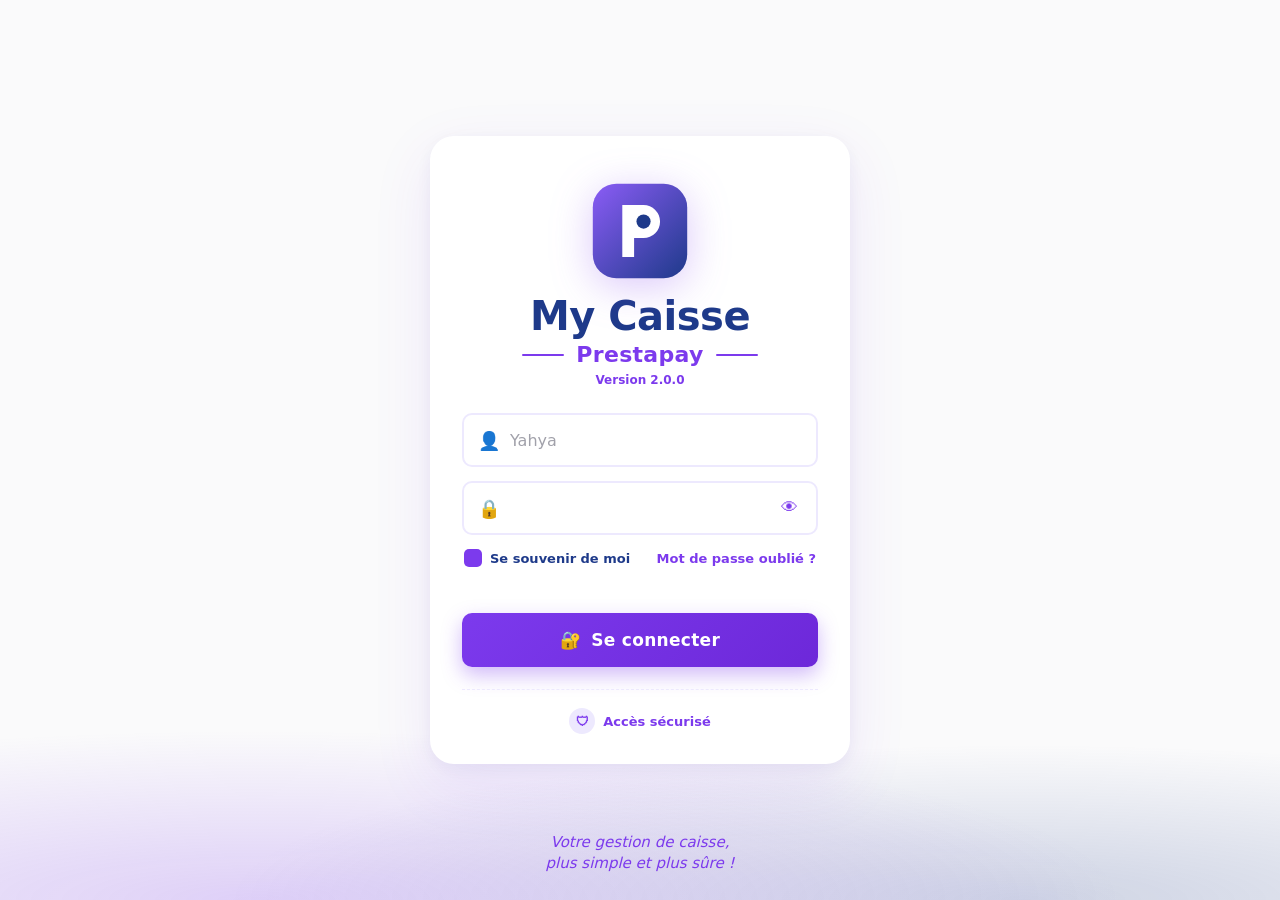
==== index.html @ ab89e260 "Add files via upload" ====
<!DOCTYPE html>
<html lang="fr">
<head>
<meta charset="UTF-8">
<meta name="viewport" content="width=device-width, initial-scale=1.0">
<title>My Caisse Prestapay — Connexion</title>
<link rel="stylesheet" href="style.css">
<script src="config.js"></script>
</head>
<body class="login-body">

    <div class="login-card">
        <div class="login-logo">
            <img src="logo.png" alt="My Caisse Prestapay" id="logoImg">
        </div>

        <h1 class="login-title">My Caisse</h1>

        <div class="login-subtitle">
            <span class="line"></span>
            <span class="text">Prestapay</span>
            <span class="line"></span>
        </div>

        <p class="login-version">Version 2.0.0</p>

        <form id="loginForm">
            <div class="field">
                <span class="field-icon">👤</span>
                <input type="text" id="username" placeholder="Yahya" required>
            </div>

            <div class="field">
                <span class="field-icon">🔒</span>
                <input type="password" id="password" required>
                <button type="button" class="toggle-pass" id="togglePass">👁</button>
            </div>

            <div class="row-between">
                <label class="checkbox">
                    <input type="checkbox" id="remember">
                    <span class="checkmark"></span>
                    <span>Se souvenir de moi</span>
                </label>
                <a href="#" class="forgot">Mot de passe oublié ?</a>
            </div>

            <p class="login-error" id="loginError"></p>

            <button type="submit" class="btn-primary" id="loginBtn">
                <span>🔐</span> Se connecter
            </button>

            <div class="secure-badge">
                <span class="shield">🛡</span>
                <span>Accès sécurisé</span>
            </div>
        </form>
    </div>

    <div class="wave-bg"></div>

    <div class="login-footer">
        <p>Votre gestion de caisse,<br>plus simple et plus sûre !</p>
    </div>

    <div class="toast" id="toast"></div>

<script>
// ============ Fallback Logo (SVG) ============
const FALLBACK_LOGO = `data:image/svg+xml;utf8,<svg xmlns='http://www.w3.org/2000/svg' viewBox='0 0 100 100'>
<defs><linearGradient id='g' x1='0' y1='0' x2='1' y2='1'>
<stop offset='0' stop-color='%238B5CF6'/><stop offset='1' stop-color='%231E3A8A'/>
</linearGradient></defs>
<rect x='10' y='10' width='80' height='80' rx='20' fill='url(%23g)'/>
<path d='M35 72V28h18a14 14 0 0 1 0 28h-8v16z' fill='white'/>
<circle cx='53' cy='42' r='6' fill='%231E3A8A'/>
</svg>`;

const logoEl = document.getElementById('logoImg');
logoEl.onerror = () => { logoEl.onerror = null; logoEl.src = FALLBACK_LOGO; };

// ============ Toggle Password ============
const passEl = document.getElementById('password');
document.getElementById('togglePass').onclick = () => {
    passEl.type = passEl.type === 'password' ? 'text' : 'password';
};

// ============ Toast Notification ============
function toast(msg, type = '') {
    const t = document.getElementById('toast');
    t.textContent = msg;
    t.className = 'toast show ' + type;
    clearTimeout(toast._t);
    toast._t = setTimeout(() => t.className = 'toast ' + type, 3000);
}

// ============ Login Handler ============
document.getElementById('loginForm').addEventListener('submit', async (e) => {
    e.preventDefault();

    const username = document.getElementById('username').value.trim().toUpperCase();
    const password = document.getElementById('password').value;
    const remember = document.getElementById('remember').checked;
    const errEl = document.getElementById('loginError');
    const btn = document.getElementById('loginBtn');

    errEl.textContent = '';

    if (!username || !password) {
        errEl.textContent = 'Veuillez remplir tous les champs.';
        return;
    }

    btn.disabled = true;
    btn.innerHTML = '<span>⏳</span> Connexion...';

    try {
        const res = await fetch(CONFIG.API_URL, {
            method: 'POST',
            headers: { 'Content-Type': 'text/plain;charset=utf-8' },
            body: JSON.stringify({ action: 'login', username, password })
        });
        const data = await res.json();

        if (!data.success) {
            errEl.textContent = '❌ ' + (data.error || 'Erreur');
            passEl.value = '';
            passEl.focus();
            return;
        }

        // ✅ Store token in sessionStorage (cleared on tab close)
        sessionStorage.setItem('mycaisse_token', data.token);
        localStorage.setItem(CONFIG.SESSION_KEY, JSON.stringify({
            username: data.user.username,
            role: data.user.role,
            permissions: data.user.permissions,
            loginAt: Date.now(),
            remember,
            expires: remember ? Date.now() + 30*24*3600*1000 : 0
        }));

        if (remember) localStorage.setItem('mycaisse_remember_user', username);

        toast('✅ Connexion réussie', 'success');
        setTimeout(() => window.location.href = 'app.html', 600);

    } catch (err) {
        console.error(err);
        errEl.textContent = '⚠️ Erreur de connexion.';
    } finally {
        btn.disabled = false;
        btn.innerHTML = '<span>🔐</span> Se connecter';
    }
});
</script>
</body>
</html
---- style.css ----
/* =========================================================
   MY CAISSE PRESTAPAY — Styles
   Palette: violet · dark blue · light blue · white
   ========================================================= */
:root{
    --violet:        #7C3AED;
    --violet-dark:   #6D28D9;
    --violet-light:  #EDE9FE;
    --blue-dark:     #1E3A8A;
    --blue-darker:   #0F172A;
    --blue:          #3B82F6;
    --blue-light:    #DBEAFE;
    --white:         #FFFFFF;
    --text:          #1F1B2E;
    --gray:          #6B7280;
    --gray-light:    #F3F4F6;
    --success:       #059669;
    --warning:       #D97706;
    --danger:        #DC2626;
    --radius:        14px;
    --radius-sm:     10px;
    --shadow-sm:     0 1px 3px rgba(0,0,0,.06);
    --shadow:        0 4px 16px rgba(30,58,138,.10);
    --shadow-lg:     0 12px 40px rgba(30,58,138,.18);
    --font:          'Segoe UI', system-ui, -apple-system, sans-serif;
}

* { box-sizing: border-box; margin: 0; padding: 0; }
html, body {
    font-family: var(--font);
    color: var(--text);
    background: var(--white);
    -webkit-font-smoothing: antialiased;
}
a { color: var(--violet); text-decoration: none; }
a:hover { color: var(--violet-dark); }

/* ============ LOGIN ============ */
.login-body {
    min-height: 100vh;
    display: flex;
    align-items: center;
    justify-content: center;
    background: #FAFAFB;
    position: relative;
    overflow: hidden;
    padding: 24px;
}
.login-card {
    width: 100%;
    max-width: 420px;
    background: var(--white);
    border-radius: 24px;
    padding: 36px 32px 30px;
    box-shadow: 0 20px 60px rgba(124,58,237,.10),
                0 4px 20px rgba(30,58,138,.06);
    position: relative;
    z-index: 2;
    animation: fadeUp .5s ease;
}
@keyframes fadeUp {
    from { opacity: 0; transform: translateY(18px); }
    to   { opacity: 1; transform: translateY(0); }
}
.login-logo {
    display: flex;
    justify-content: center;
    margin-bottom: 6px;
}
.login-logo img {
    width: 118px;
    height: 118px;
    object-fit: contain;
    filter: drop-shadow(0 8px 20px rgba(124,58,237,.28));
}
.login-title {
    text-align: center;
    font-size: 40px;
    font-weight: 800;
    color: var(--blue-dark);
    letter-spacing: -.5px;
    margin-top: 4px;
    line-height: 1;
}
.login-subtitle {
    display: flex;
    align-items: center;
    justify-content: center;
    gap: 12px;
    margin-top: 6px;
}
.login-subtitle .line {
    height: 2px;
    width: 42px;
    background: var(--violet);
    border-radius: 2px;
}
.login-subtitle .text {
    font-size: 22px;
    font-weight: 700;
    color: var(--violet);
    letter-spacing: .3px;
}
.login-version {
    text-align: center;
    color: var(--violet);
    font-size: 12px;
    font-weight: 600;
    margin-top: 6px;
    margin-bottom: 26px;
}
.field {
    position: relative;
    display: flex;
    align-items: center;
    background: var(--white);
    border: 2px solid var(--violet-light);
    border-radius: var(--radius-sm);
    padding: 0 14px;
    height: 54px;
    margin-bottom: 14px;
    transition: border-color .2s, box-shadow .2s;
}
.field:focus-within {
    border-color: var(--violet);
    box-shadow: 0 0 0 4px rgba(124,58,237,.10);
}
.field-icon {
    font-size: 18px;
    color: var(--violet);
    margin-right: 10px;
    width: 22px;
    text-align: center;
}
.field input {
    flex: 1;
    border: none;
    outline: none;
    background: transparent;
    font-size: 16px;
    color: var(--text);
    font-family: var(--font);
    height: 100%;
}
.field input::placeholder { color: #A1A1AA; }
.toggle-pass {
    background: transparent;
    border: none;
    cursor: pointer;
    font-size: 17px;
    color: var(--violet);
    padding: 4px;
    border-radius: 6px;
    transition: background .15s;
}
.toggle-pass:hover { background: var(--violet-light); }
.row-between {
    display: flex;
    align-items: center;
    justify-content: space-between;
    margin: 4px 2px 20px;
    font-size: 13px;
}
.checkbox {
    display: flex;
    align-items: center;
    gap: 8px;
    cursor: pointer;
    color: var(--blue-dark);
    font-weight: 600;
    user-select: none;
}
.checkbox input { display: none; }
.checkbox .checkmark {
    width: 18px;
    height: 18px;
    border-radius: 5px;
    background: var(--violet);
    position: relative;
    display: inline-block;
    transition: transform .15s;
}
.checkbox .checkmark::after {
    content: "";
    position: absolute;
    left: 5px; top: 2px;
    width: 6px; height: 10px;
    border: solid #fff;
    border-width: 0 2px 2px 0;
    transform: rotate(45deg);
    opacity: 0;
    transition: opacity .15s;
}
.checkbox input:checked + .checkmark::after { opacity: 1; }
.forgot {
    color: var(--violet);
    font-weight: 600;
    font-size: 13px;
}
.forgot:hover { color: var(--violet-dark); text-decoration: underline; }
.btn-primary {
    width: 100%;
    height: 54px;
    border: none;
    border-radius: var(--radius-sm);
    background: linear-gradient(135deg, var(--violet), var(--violet-dark));
    color: #fff;
    font-size: 17px;
    font-weight: 700;
    font-family: var(--font);
    cursor: pointer;
    display: flex;
    align-items: center;
    justify-content: center;
    gap: 10px;
    transition: transform .15s, box-shadow .2s;
    box-shadow: 0 8px 20px rgba(124,58,237,.35);
    letter-spacing: .3px;
}
.btn-primary:hover {
    transform: translateY(-1px);
    box-shadow: 0 12px 26px rgba(124,58,237,.45);
}
.btn-primary:active { transform: translateY(0); }
.btn-primary:disabled { opacity: .7; cursor: wait; }
.secure-badge {
    display: flex;
    align-items: center;
    justify-content: center;
    gap: 8px;
    margin-top: 22px;
    padding-top: 18px;
    border-top: 1px dashed var(--violet-light);
    color: var(--violet);
    font-size: 13px;
    font-weight: 600;
}
.secure-badge .shield {
    display: inline-flex;
    align-items: center;
    justify-content: center;
    width: 26px; height: 26px;
    background: var(--violet-light);
    border-radius: 50%;
    font-size: 13px;
}
.login-error {
    color: var(--danger);
    text-align: center;
    font-size: 13px;
    font-weight: 600;
    min-height: 18px;
    margin-bottom: 8px;
}
.wave-bg {
    position: fixed;
    bottom: 0; left: 0; right: 0;
    height: 200px;
    z-index: 0;
    pointer-events: none;
    background:
        radial-gradient(ellipse at 20% 100%, rgba(124,58,237,.22), transparent 60%),
        radial-gradient(ellipse at 80% 100%, rgba(30,58,138,.20), transparent 55%);
}
.login-footer {
    position: fixed;
    bottom: 26px; left: 0; right: 0;
    text-align: center;
    z-index: 1;
    pointer-events: none;
}
.login-footer p {
    color: var(--violet);
    font-style: italic;
    font-size: 15px;
    font-weight: 500;
    line-height: 1.4;
}

/* ============ DASHBOARD ============ */
.app-header {
    background: linear-gradient(135deg, var(--blue-dark), var(--blue-darker));
    color: #fff;
    padding: 16px 26px;
    display: flex;
    align-items: center;
    justify-content: space-between;
    box-shadow: var(--shadow);
}
.app-header .brand {
    display: flex;
    align-items: center;
    gap: 12px;
    font-weight: 800;
    font-size: 20px;
}
.app-header .brand img { width: 40px; height: 40px; }
.app-header .user-info {
    display: flex;
    align-items: center;
    gap: 14px;
    font-size: 14px;
}
.app-header .user-info .avatar {
    width: 38px; height: 38px;
    border-radius: 50%;
    background: linear-gradient(135deg, var(--violet), var(--blue));
    display: flex; align-items: center; justify-content: center;
    font-weight: 700; color: #fff;
}
.btn-ghost {
    background: rgba(255,255,255,.12);
    color: #fff;
    border: 1px solid rgba(255,255,255,.2);
    padding: 8px 16px;
    border-radius: 10px;
    cursor: pointer;
    font-weight: 600;
    font-family: var(--font);
    font-size: 13px;
    transition: background .2s;
}
.btn-ghost:hover { background: rgba(255,255,255,.22); }
.stats-banner {
    background: linear-gradient(90deg, var(--violet), var(--violet-dark));
    color: #fff;
    display: grid;
    grid-template-columns: repeat(auto-fit, minmax(180px, 1fr));
    gap: 1px;
    padding: 22px 26px;
    box-shadow: var(--shadow);
}
.stat {
    padding: 8px 18px;
    border-right: 1px solid rgba(255,255,255,.15);
}
.stat:last-child { border-right: none; }
.stat .label {
    font-size: 11px;
    font-weight: 700;
    text-transform: uppercase;
    letter-spacing: .8px;
    opacity: .9;
    margin-bottom: 6px;
}
.stat .value {
    font-size: 22px;
    font-weight: 800;
}
.stat.recette .value { color: #A7F3D0; }
.stat.depense .value { color: #FECACA; }
.stat.final {
    background: rgba(15,23,42,.25);
    border-radius: 12px;
    border: none;
    margin: -4px 0;
}
.app-container {
    max-width: 1500px;
    margin: 0 auto;
    padding: 20px;
    display: grid;
    grid-template-columns: 380px 1fr;
    gap: 20px;
}
@media (max-width: 980px) {
    .app-container { grid-template-columns: 1fr; }
}
.card {
    background: #fff;
    border-radius: var(--radius);
    box-shadow: var(--shadow);
    border: 1px solid var(--violet-light);
    overflow: hidden;
    margin-bottom: 18px;
}
.card-header {
    padding: 14px 18px;
    background: linear-gradient(135deg, var(--violet-light), #F5F3FF);
    font-weight: 700;
    color: var(--violet-dark);
    font-size: 15px;
    border-bottom: 1px solid var(--violet-light);
}
.card-body { padding: 18px; }
.form-group { margin-bottom: 12px; }
.form-group label {
    display: block;
    font-size: 12px;
    font-weight: 700;
    color: var(--blue-dark);
    margin-bottom: 5px;
    text-transform: uppercase;
    letter-spacing: .4px;
}
.form-control {
    width: 100%;
    height: 42px;
    border: 2px solid var(--violet-light);
    border-radius: var(--radius-sm);
    padding: 0 12px;
    font-size: 14px;
    font-family: var(--font);
    color: var(--text);
    background: #fff;
    transition: border-color .2s, box-shadow .2s;
}
.form-control:focus {
    outline: none;
    border-color: var(--violet);
    box-shadow: 0 0 0 4px rgba(124,58,237,.10);
}
select.form-control { cursor: pointer; }
.radio-group {
    display: flex;
    gap: 8px;
    background: var(--violet-light);
    padding: 6px;
    border-radius: var(--radius-sm);
    margin-bottom: 14px;
}
.radio-group label {
    flex: 1;
    text-align: center;
    padding: 10px;
    border-radius: 8px;
    cursor: pointer;
    font-weight: 700;
    font-size: 13px;
    color: var(--gray);
    transition: all .2s;
}
.radio-group input { display: none; }
.radio-group label:has(input:checked) {
    background: linear-gradient(135deg, var(--violet), var(--violet-dark));
    color: #fff;
    box-shadow: 0 4px 12px rgba(124,58,237,.3);
}
.btn {
    display: inline-flex;
    align-items: center;
    justify-content: center;
    gap: 6px;
    padding: 10px 16px;
    border: none;
    border-radius: var(--radius-sm);
    font-family: var(--font);
    font-size: 13px;
    font-weight: 700;
    cursor: pointer;
    transition: transform .12s, box-shadow .2s, background .2s;
    white-space: nowrap;
}
.btn:active { transform: scale(.97); }
.btn-violet { background: linear-gradient(135deg, var(--violet), var(--violet-dark)); color: #fff; }
.btn-violet:hover { box-shadow: 0 6px 18px rgba(124,58,237,.35); }
.btn-blue   { background: linear-gradient(135deg, var(--blue), var(--blue-dark)); color: #fff; }
.btn-success{ background: linear-gradient(135deg, #10B981, var(--success)); color: #fff; }
.btn-warning{ background: linear-gradient(135deg, #F59E0B, var(--warning)); color: #fff; }
.btn-danger { background: linear-gradient(135deg, #EF4444, var(--danger)); color: #fff; }
.btn-gray   { background: var(--gray-light); color: var(--text); }
.btn-block  { width: 100%; }
.table-wrap {
    background: #fff;
    border-radius: var(--radius);
    box-shadow: var(--shadow);
    overflow: hidden;
    border: 1px solid var(--violet-light);
}
.table-toolbar {
    padding: 12px 16px;
    display: flex;
    flex-wrap: wrap;
    gap: 8px;
    align-items: center;
    background: var(--violet-light);
    border-bottom: 1px solid var(--violet-light);
}
table.data {
    width: 100%;
    border-collapse: collapse;
    font-size: 13px;
}
table.data thead th {
    background: linear-gradient(135deg, var(--blue-dark), var(--blue-darker));
    color: #fff;
    padding: 12px 10px;
    text-align: left;
    font-size: 12px;
    text-transform: uppercase;
    letter-spacing: .4px;
    font-weight: 700;
    position: sticky;
    top: 0;
    z-index: 1;
}
table.data tbody tr {
    border-bottom: 1px solid var(--gray-light);
    transition: background .12s;
}
table.data tbody tr:hover { background: #FAF5FF; }
table.data tbody td { padding: 10px; }
table.data tbody tr.recette td:first-child { border-left: 4px solid var(--success); }
table.data tbody tr.depense td:first-child { border-left: 4px solid var(--danger); }
.amt-recette { color: var(--success); font-weight: 700; }
.amt-depense { color: var(--danger);  font-weight: 700; }
.amt-solde   { color: var(--blue-dark); font-weight: 800; }
.scroll-area { max-height: 62vh; overflow-y: auto; }
.tabs {
    display: flex;
    gap: 4px;
    background: var(--violet-light);
    padding: 5px;
    border-radius: var(--radius-sm);
    margin-bottom: 16px;
}
.tab {
    flex: 1;
    padding: 10px;
    border: none;
    background: transparent;
    border-radius: 8px;
    cursor: pointer;
    font-weight: 700;
    font-size: 13px;
    color: var(--violet-dark);
    font-family: var(--font);
    transition: all .2s;
}
.tab.active {
    background: #fff;
    color: var(--violet);
    box-shadow: 0 2px 8px rgba(124,58,237,.15);
}
.tab-panel { display: none; }
.tab-panel.active { display: block; animation: fadeUp .3s ease; }
.modal-overlay {
    position: fixed;
    inset: 0;
    background: rgba(15,23,42,.55);
    backdrop-filter: blur(4px);
    z-index: 1000;
    display: none;
    align-items: center;
    justify-content: center;
    padding: 20px;
}
.modal-overlay.open { display: flex; }
.modal {
    background: #fff;
    border-radius: 18px;
    max-width: 520px;
    width: 100%;
    max-height: 90vh;
    overflow-y: auto;
    box-shadow: var(--shadow-lg);
    animation: fadeUp .3s ease;
}
.modal-header {
    padding: 18px 22px;
    border-bottom: 1px solid var(--gray-light);
    display: flex;
    justify-content: space-between;
    align-items: center;
}
.modal-header h3 { color: var(--blue-dark); font-size: 18px; }
.modal-body { padding: 22px; }
.modal-footer {
    padding: 14px 22px;
    border-top: 1px solid var(--gray-light);
    display: flex;
    justify-content: flex-end;
    gap: 10px;
}
.modal-close {
    background: transparent; border: none; font-size: 22px;
    cursor: pointer; color: var(--gray);
}
.badge {
    display: inline-block;
    padding: 3px 10px;
    border-radius: 20px;
    font-size: 11px;
    font-weight: 700;
    text-transform: uppercase;
}
.badge-admin { background: #FEE2E2; color: #991B1B; }
.badge-user  { background: #DBEAFE; color: var(--blue-dark); }
.badge-active   { background: #DCFCE7; color: var(--success); }
.badge-inactive { background: #F3F4F6; color: var(--gray); }
.upload-zone {
    border: 2px dashed var(--violet);
    border-radius: var(--radius-sm);
    padding: 22px;
    text-align: center;
    cursor: pointer;
    background: #FAF5FF;
    transition: background .2s;
}
.upload-zone:hover { background: var(--violet-light); }
.upload-zone input { display: none; }
.toast {
    position: fixed;
    bottom: 24px; right: 24px;
    background: var(--blue-dark);
    color: #fff;
    padding: 14px 22px;
    border-radius: 12px;
    box-shadow: var(--shadow-lg);
    font-weight: 600;
    font-size: 14px;
    z-index: 2000;
    opacity: 0;
    transform: translateY(20px);
    transition: all .3s;
    max-width: 380px;
}
.toast.show { opacity: 1; transform: translateY(0); }
.toast.success { background: linear-gradient(135deg, #10B981, var(--success)); }
.toast.error   { background: linear-gradient(135deg, #EF4444, var(--danger)); }
.toast.warn    { background: linear-gradient(135deg, #F59E0B, var(--warning)); }
@media (max-width: 600px) {
    .login-card { padding: 26px 22px; border-radius: 18px; }
    .login-title { font-size: 32px; }
    .login-subtitle .text { font-size: 18px; }
    .login-logo img { width: 90px; height: 90px; }
}
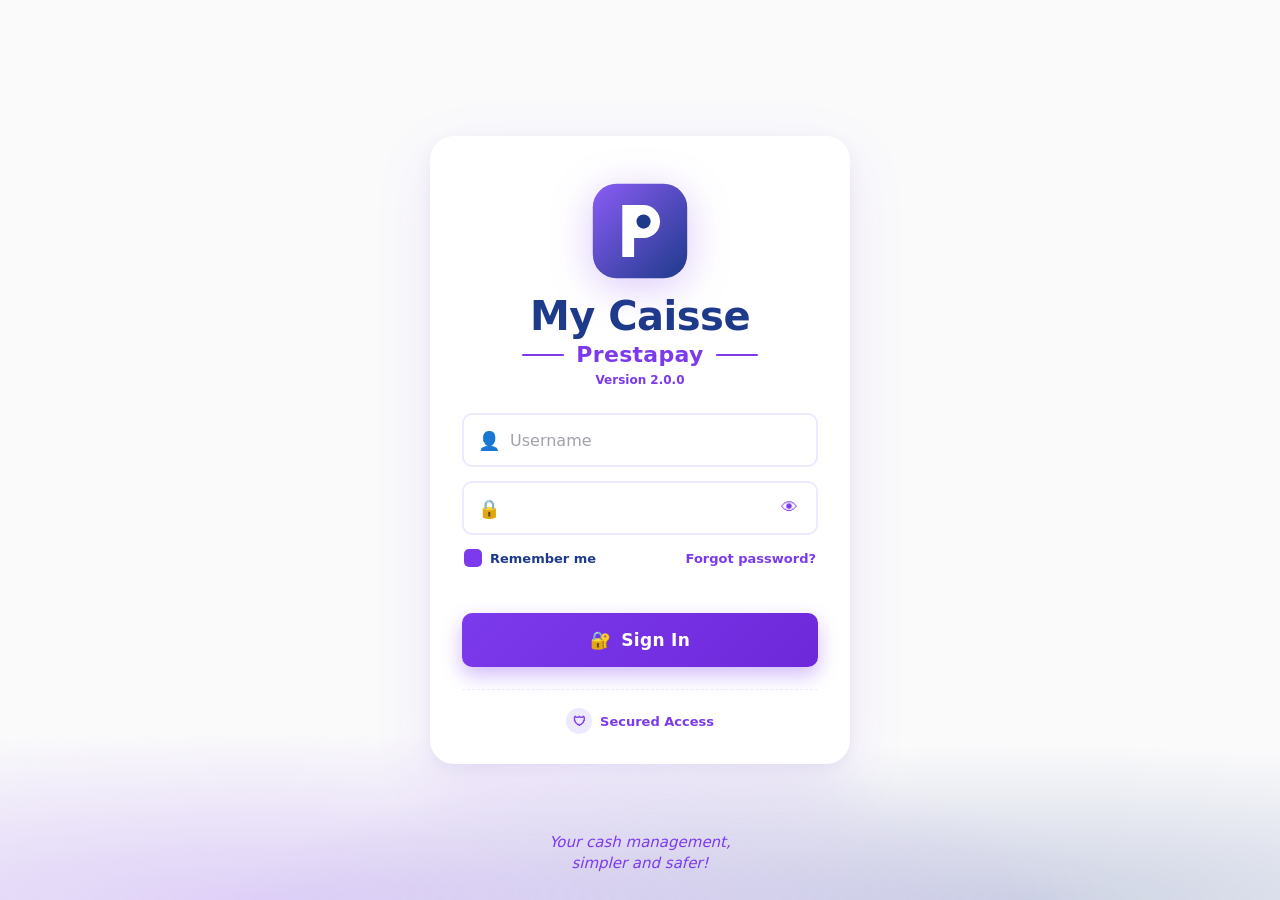
==== commit 57f8a756: "Update index.html" ====
--- a/index.html
+++ b/index.html
@@ -3,13 +3,15 @@
 <head>
 <meta charset="UTF-8">
 <meta name="viewport" content="width=device-width, initial-scale=1.0">
-<title>My Caisse Prestapay — Connexion</title>
+<title>My Caisse Prestapay — Login</title>
 <link rel="stylesheet" href="style.css">
 <script src="config.js"></script>
 </head>
 <body class="login-body">
 
+    <!-- ============ LOGIN CARD ============ -->
     <div class="login-card">
+
         <div class="login-logo">
             <img src="logo.png" alt="My Caisse Prestapay" id="logoImg">
         </div>
@@ -24,50 +26,57 @@
 
         <p class="login-version">Version 2.0.0</p>
 
-        <form id="loginForm">
+        <form id="loginForm" autocomplete="on">
+
             <div class="field">
                 <span class="field-icon">👤</span>
-                <input type="text" id="username" placeholder="Yahya" required>
+                <input type="text" id="username" placeholder="Username"
+                       autocomplete="username" required>
             </div>
 
             <div class="field">
                 <span class="field-icon">🔒</span>
-                <input type="password" id="password" required>
-                <button type="button" class="toggle-pass" id="togglePass">👁</button>
+                <input type="password" id="password"
+                       autocomplete="current-password" required>
+                <button type="button" class="toggle-pass" id="togglePass"
+                        title="Show / Hide password">👁</button>
             </div>
 
             <div class="row-between">
                 <label class="checkbox">
                     <input type="checkbox" id="remember">
                     <span class="checkmark"></span>
-                    <span>Se souvenir de moi</span>
+                    <span>Remember me</span>
                 </label>
-                <a href="#" class="forgot">Mot de passe oublié ?</a>
+                <a href="#" class="forgot" id="forgotLink">Forgot password?</a>
             </div>
 
             <p class="login-error" id="loginError"></p>
 
             <button type="submit" class="btn-primary" id="loginBtn">
-                <span>🔐</span> Se connecter
+                <span>🔐</span> Sign In
             </button>
 
             <div class="secure-badge">
                 <span class="shield">🛡</span>
-                <span>Accès sécurisé</span>
-            </div>
+                <span>Secured Access</span>
+            </div>
+
         </form>
     </div>
 
     <div class="wave-bg"></div>
 
     <div class="login-footer">
-        <p>Votre gestion de caisse,<br>plus simple et plus sûre !</p>
+        <p>Your cash management,<br>simpler and safer!</p>
     </div>
 
     <div class="toast" id="toast"></div>
 
 <script>
-// ============ Fallback Logo (SVG) ============
+/* =========================================================
+   FALLBACK LOGO (if logo.png is missing)
+   ========================================================= */
 const FALLBACK_LOGO = `data:image/svg+xml;utf8,<svg xmlns='http://www.w3.org/2000/svg' viewBox='0 0 100 100'>
 <defs><linearGradient id='g' x1='0' y1='0' x2='1' y2='1'>
 <stop offset='0' stop-color='%238B5CF6'/><stop offset='1' stop-color='%231E3A8A'/>
@@ -80,13 +89,17 @@
 const logoEl = document.getElementById('logoImg');
 logoEl.onerror = () => { logoEl.onerror = null; logoEl.src = FALLBACK_LOGO; };
 
-// ============ Toggle Password ============
+/* =========================================================
+   TOGGLE PASSWORD VISIBILITY
+   ========================================================= */
 const passEl = document.getElementById('password');
 document.getElementById('togglePass').onclick = () => {
     passEl.type = passEl.type === 'password' ? 'text' : 'password';
 };
 
-// ============ Toast Notification ============
+/* =========================================================
+   TOAST NOTIFICATION
+   ========================================================= */
 function toast(msg, type = '') {
     const t = document.getElementById('toast');
     t.textContent = msg;
@@ -95,65 +108,113 @@
     toast._t = setTimeout(() => t.className = 'toast ' + type, 3000);
 }
 
-// ============ Login Handler ============
+/* =========================================================
+   LOGIN HANDLER
+   ========================================================= */
 document.getElementById('loginForm').addEventListener('submit', async (e) => {
     e.preventDefault();
 
     const username = document.getElementById('username').value.trim().toUpperCase();
     const password = document.getElementById('password').value;
     const remember = document.getElementById('remember').checked;
-    const errEl = document.getElementById('loginError');
-    const btn = document.getElementById('loginBtn');
+    const errEl    = document.getElementById('loginError');
+    const btn      = document.getElementById('loginBtn');
 
     errEl.textContent = '';
 
+    /* ---------- Validation ---------- */
     if (!username || !password) {
-        errEl.textContent = 'Veuillez remplir tous les champs.';
+        errEl.textContent = 'Please fill in all fields.';
         return;
     }
 
     btn.disabled = true;
-    btn.innerHTML = '<span>⏳</span> Connexion...';
+    btn.innerHTML = '<span>⏳</span> Connecting...';
 
     try {
-        const res = await fetch(CONFIG.API_URL, {
-            method: 'POST',
-            headers: { 'Content-Type': 'text/plain;charset=utf-8' },
-            body: JSON.stringify({ action: 'login', username, password })
-        });
-        const data = await res.json();
-
-        if (!data.success) {
-            errEl.textContent = '❌ ' + (data.error || 'Erreur');
+        let user = null;
+
+        /* ---------- LOCAL MODE ---------- */
+        if (CONFIG.LOCAL_MODE) {
+            const u = CONFIG.LOCAL_USERS[username];
+            if (u && u.password === password) {
+                user = {
+                    username:    username,
+                    role:        u.role,
+                    permissions: u.permissions
+                };
+            }
+        }
+        /* ---------- SERVER MODE (Google Apps Script) ---------- */
+        else {
+            const res = await fetch(CONFIG.API_URL, {
+                method: 'POST',
+                headers: { 'Content-Type': 'text/plain;charset=utf-8' },
+                body: JSON.stringify({ action: 'login', username, password })
+            });
+            const data = await res.json();
+            if (data.success) user = data.user;
+        }
+
+        /* ---------- Authentication Failed ---------- */
+        if (!user) {
+            errEl.textContent = 'Invalid username or password.';
             passEl.value = '';
             passEl.focus();
             return;
         }
 
-        // ✅ Store token in sessionStorage (cleared on tab close)
-        sessionStorage.setItem('mycaisse_token', data.token);
-        localStorage.setItem(CONFIG.SESSION_KEY, JSON.stringify({
-            username: data.user.username,
-            role: data.user.role,
-            permissions: data.user.permissions,
-            loginAt: Date.now(),
-            remember,
-            expires: remember ? Date.now() + 30*24*3600*1000 : 0
-        }));
-
-        if (remember) localStorage.setItem('mycaisse_remember_user', username);
-
-        toast('✅ Connexion réussie', 'success');
+        /* ---------- Save Session ---------- */
+        sessionStorage.setItem('mycaisse_token', 'local_token_' + Date.now());
+
+        const session = {
+            username:    user.username,
+            role:        user.role,
+            permissions: user.permissions,
+            loginAt:     Date.now(),
+            remember:    remember,
+            expires:     remember ? Date.now() + 30 * 24 * 3600 * 1000 : 0
+        };
+        localStorage.setItem(CONFIG.SESSION_KEY, JSON.stringify(session));
+
+        if (remember) {
+            localStorage.setItem('mycaisse_remember_user', username);
+        } else {
+            localStorage.removeItem('mycaisse_remember_user');
+        }
+
+        /* ---------- Success ---------- */
+        toast('Login successful — Redirecting...', 'success');
         setTimeout(() => window.location.href = 'app.html', 600);
 
     } catch (err) {
         console.error(err);
-        errEl.textContent = '⚠️ Erreur de connexion.';
+        errEl.textContent = 'Connection error. Please try again.';
     } finally {
         btn.disabled = false;
-        btn.innerHTML = '<span>🔐</span> Se connecter';
+        btn.innerHTML = '<span>🔐</span> Sign In';
     }
 });
+
+/* =========================================================
+   AUTO-FILL REMEMBERED USER
+   ========================================================= */
+(function autoFill() {
+    const remembered = localStorage.getItem('mycaisse_remember_user');
+    if (remembered) {
+        document.getElementById('username').value = remembered;
+        document.getElementById('remember').checked = true;
+        document.getElementById('password').focus();
+    }
+})();
+
+/* =========================================================
+   FORGOT PASSWORD LINK
+   ========================================================= */
+document.getElementById('forgotLink').onclick = (e) => {
+    e.preventDefault();
+    toast('Contact the administrator to reset your password.', 'warn');
+};
 </script>
 </body>
-</html+</html>
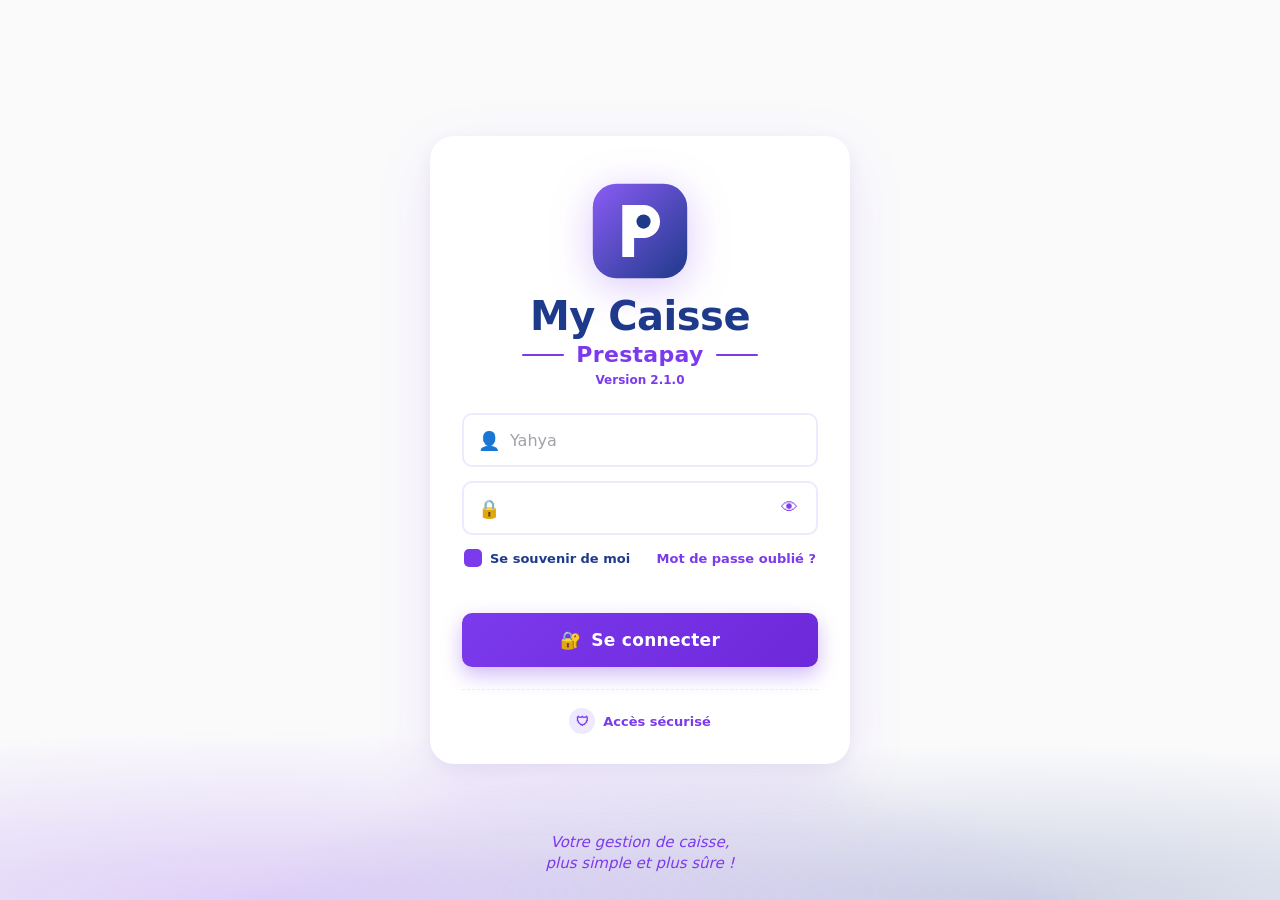
==== commit b6e03983: "Update index.html" ====
--- a/index.html
+++ b/index.html
@@ -3,15 +3,13 @@
 <head>
 <meta charset="UTF-8">
 <meta name="viewport" content="width=device-width, initial-scale=1.0">
-<title>My Caisse Prestapay — Login</title>
+<title>My Caisse Prestapay — Connexion</title>
 <link rel="stylesheet" href="style.css">
 <script src="config.js"></script>
 </head>
 <body class="login-body">
 
-    <!-- ============ LOGIN CARD ============ -->
     <div class="login-card">
-
         <div class="login-logo">
             <img src="logo.png" alt="My Caisse Prestapay" id="logoImg">
         </div>
@@ -24,59 +22,49 @@
             <span class="line"></span>
         </div>
 
-        <p class="login-version">Version 2.0.0</p>
+        <p class="login-version">Version 2.1.0</p>
 
-        <form id="loginForm" autocomplete="on">
-
+        <form id="loginForm">
             <div class="field">
                 <span class="field-icon">👤</span>
-                <input type="text" id="username" placeholder="Username"
-                       autocomplete="username" required>
+                <input type="text" id="username" placeholder="Yahya" required>
             </div>
 
             <div class="field">
                 <span class="field-icon">🔒</span>
-                <input type="password" id="password"
-                       autocomplete="current-password" required>
-                <button type="button" class="toggle-pass" id="togglePass"
-                        title="Show / Hide password">👁</button>
+                <input type="password" id="password" required>
+                <button type="button" class="toggle-pass" id="togglePass">👁</button>
             </div>
 
             <div class="row-between">
                 <label class="checkbox">
                     <input type="checkbox" id="remember">
                     <span class="checkmark"></span>
-                    <span>Remember me</span>
+                    <span>Se souvenir de moi</span>
                 </label>
-                <a href="#" class="forgot" id="forgotLink">Forgot password?</a>
+                <a href="#" class="forgot" id="forgotLink">Mot de passe oublié ?</a>
             </div>
 
             <p class="login-error" id="loginError"></p>
 
             <button type="submit" class="btn-primary" id="loginBtn">
-                <span>🔐</span> Sign In
+                <span>🔐</span> Se connecter
             </button>
 
             <div class="secure-badge">
                 <span class="shield">🛡</span>
-                <span>Secured Access</span>
+                <span>Accès sécurisé</span>
             </div>
-
         </form>
     </div>
 
     <div class="wave-bg"></div>
-
     <div class="login-footer">
-        <p>Your cash management,<br>simpler and safer!</p>
+        <p>Votre gestion de caisse,<br>plus simple et plus sûre !</p>
     </div>
-
     <div class="toast" id="toast"></div>
 
 <script>
-/* =========================================================
-   FALLBACK LOGO (if logo.png is missing)
-   ========================================================= */
 const FALLBACK_LOGO = `data:image/svg+xml;utf8,<svg xmlns='http://www.w3.org/2000/svg' viewBox='0 0 100 100'>
 <defs><linearGradient id='g' x1='0' y1='0' x2='1' y2='1'>
 <stop offset='0' stop-color='%238B5CF6'/><stop offset='1' stop-color='%231E3A8A'/>
@@ -89,17 +77,11 @@
 const logoEl = document.getElementById('logoImg');
 logoEl.onerror = () => { logoEl.onerror = null; logoEl.src = FALLBACK_LOGO; };
 
-/* =========================================================
-   TOGGLE PASSWORD VISIBILITY
-   ========================================================= */
 const passEl = document.getElementById('password');
 document.getElementById('togglePass').onclick = () => {
     passEl.type = passEl.type === 'password' ? 'text' : 'password';
 };
 
-/* =========================================================
-   TOAST NOTIFICATION
-   ========================================================= */
 function toast(msg, type = '') {
     const t = document.getElementById('toast');
     t.textContent = msg;
@@ -108,12 +90,8 @@
     toast._t = setTimeout(() => t.className = 'toast ' + type, 3000);
 }
 
-/* =========================================================
-   LOGIN HANDLER
-   ========================================================= */
 document.getElementById('loginForm').addEventListener('submit', async (e) => {
     e.preventDefault();
-
     const username = document.getElementById('username').value.trim().toUpperCase();
     const password = document.getElementById('password').value;
     const remember = document.getElementById('remember').checked;
@@ -122,50 +100,50 @@
 
     errEl.textContent = '';
 
-    /* ---------- Validation ---------- */
     if (!username || !password) {
-        errEl.textContent = 'Please fill in all fields.';
+        errEl.textContent = 'Veuillez remplir tous les champs.';
         return;
     }
 
     btn.disabled = true;
-    btn.innerHTML = '<span>⏳</span> Connecting...';
+    btn.innerHTML = '<span>⏳</span> Connexion...';
 
     try {
         let user = null;
 
-        /* ---------- LOCAL MODE ---------- */
         if (CONFIG.LOCAL_MODE) {
             const u = CONFIG.LOCAL_USERS[username];
             if (u && u.password === password) {
-                user = {
-                    username:    username,
-                    role:        u.role,
-                    permissions: u.permissions
-                };
+                user = { username: username, role: u.role, permissions: u.permissions };
             }
-        }
-        /* ---------- SERVER MODE (Google Apps Script) ---------- */
-        else {
+        } else {
             const res = await fetch(CONFIG.API_URL, {
                 method: 'POST',
                 headers: { 'Content-Type': 'text/plain;charset=utf-8' },
                 body: JSON.stringify({ action: 'login', username, password })
             });
             const data = await res.json();
-            if (data.success) user = data.user;
+            if (data.success) {
+                user = data.user;
+                sessionStorage.setItem('mycaisse_token', data.token);
+            } else {
+                errEl.textContent = data.error || 'Échec de connexion';
+                passEl.value = '';
+                passEl.focus();
+                return;
+            }
         }
 
-        /* ---------- Authentication Failed ---------- */
         if (!user) {
-            errEl.textContent = 'Invalid username or password.';
+            errEl.textContent = 'Nom d\'utilisateur ou mot de passe incorrect.';
             passEl.value = '';
             passEl.focus();
             return;
         }
 
-        /* ---------- Save Session ---------- */
-        sessionStorage.setItem('mycaisse_token', 'local_token_' + Date.now());
+        if (CONFIG.LOCAL_MODE) {
+            sessionStorage.setItem('mycaisse_token', 'local_token_' + Date.now());
+        }
 
         const session = {
             username:    user.username,
@@ -177,28 +155,21 @@
         };
         localStorage.setItem(CONFIG.SESSION_KEY, JSON.stringify(session));
 
-        if (remember) {
-            localStorage.setItem('mycaisse_remember_user', username);
-        } else {
-            localStorage.removeItem('mycaisse_remember_user');
-        }
+        if (remember) localStorage.setItem('mycaisse_remember_user', username);
+        else localStorage.removeItem('mycaisse_remember_user');
 
-        /* ---------- Success ---------- */
-        toast('Login successful — Redirecting...', 'success');
+        toast('Connexion réussie — Redirection...', 'success');
         setTimeout(() => window.location.href = 'app.html', 600);
 
     } catch (err) {
         console.error(err);
-        errEl.textContent = 'Connection error. Please try again.';
+        errEl.textContent = 'Erreur de connexion. Veuillez réessayer.';
     } finally {
         btn.disabled = false;
-        btn.innerHTML = '<span>🔐</span> Sign In';
+        btn.innerHTML = '<span>🔐</span> Se connecter';
     }
 });
 
-/* =========================================================
-   AUTO-FILL REMEMBERED USER
-   ========================================================= */
 (function autoFill() {
     const remembered = localStorage.getItem('mycaisse_remember_user');
     if (remembered) {
@@ -208,12 +179,9 @@
     }
 })();
 
-/* =========================================================
-   FORGOT PASSWORD LINK
-   ========================================================= */
 document.getElementById('forgotLink').onclick = (e) => {
     e.preventDefault();
-    toast('Contact the administrator to reset your password.', 'warn');
+    toast('Contactez l\'administrateur pour réinitialiser votre mot de passe.', 'warn');
 };
 </script>
 </body>
--- a/style.css
+++ b/style.css
@@ -1,6 +1,5 @@
 /* =========================================================
    MY CAISSE PRESTAPAY — Styles
-   Palette: violet · dark blue · light blue · white
    ========================================================= */
 :root{
     --violet:        #7C3AED;
@@ -19,437 +18,239 @@
     --danger:        #DC2626;
     --radius:        14px;
     --radius-sm:     10px;
-    --shadow-sm:     0 1px 3px rgba(0,0,0,.06);
     --shadow:        0 4px 16px rgba(30,58,138,.10);
     --shadow-lg:     0 12px 40px rgba(30,58,138,.18);
     --font:          'Segoe UI', system-ui, -apple-system, sans-serif;
 }
-
 * { box-sizing: border-box; margin: 0; padding: 0; }
 html, body {
-    font-family: var(--font);
-    color: var(--text);
-    background: var(--white);
+    font-family: var(--font); color: var(--text); background: var(--white);
     -webkit-font-smoothing: antialiased;
 }
 a { color: var(--violet); text-decoration: none; }
 a:hover { color: var(--violet-dark); }
 
-/* ============ LOGIN ============ */
+/* LOGIN */
 .login-body {
-    min-height: 100vh;
-    display: flex;
-    align-items: center;
-    justify-content: center;
-    background: #FAFAFB;
-    position: relative;
-    overflow: hidden;
-    padding: 24px;
+    min-height: 100vh; display: flex; align-items: center; justify-content: center;
+    background: #FAFAFB; position: relative; overflow: hidden; padding: 24px;
 }
 .login-card {
-    width: 100%;
-    max-width: 420px;
-    background: var(--white);
-    border-radius: 24px;
-    padding: 36px 32px 30px;
-    box-shadow: 0 20px 60px rgba(124,58,237,.10),
-                0 4px 20px rgba(30,58,138,.06);
-    position: relative;
-    z-index: 2;
-    animation: fadeUp .5s ease;
+    width: 100%; max-width: 420px; background: var(--white);
+    border-radius: 24px; padding: 36px 32px 30px;
+    box-shadow: 0 20px 60px rgba(124,58,237,.10), 0 4px 20px rgba(30,58,138,.06);
+    position: relative; z-index: 2; animation: fadeUp .5s ease;
 }
 @keyframes fadeUp {
     from { opacity: 0; transform: translateY(18px); }
     to   { opacity: 1; transform: translateY(0); }
 }
-.login-logo {
-    display: flex;
-    justify-content: center;
-    margin-bottom: 6px;
-}
+.login-logo { display: flex; justify-content: center; margin-bottom: 6px; }
 .login-logo img {
-    width: 118px;
-    height: 118px;
-    object-fit: contain;
+    width: 118px; height: 118px; object-fit: contain;
     filter: drop-shadow(0 8px 20px rgba(124,58,237,.28));
 }
 .login-title {
-    text-align: center;
-    font-size: 40px;
-    font-weight: 800;
-    color: var(--blue-dark);
-    letter-spacing: -.5px;
-    margin-top: 4px;
-    line-height: 1;
+    text-align: center; font-size: 40px; font-weight: 800;
+    color: var(--blue-dark); letter-spacing: -.5px; margin-top: 4px; line-height: 1;
 }
 .login-subtitle {
-    display: flex;
-    align-items: center;
-    justify-content: center;
-    gap: 12px;
-    margin-top: 6px;
-}
-.login-subtitle .line {
-    height: 2px;
-    width: 42px;
-    background: var(--violet);
-    border-radius: 2px;
-}
+    display: flex; align-items: center; justify-content: center; gap: 12px; margin-top: 6px;
+}
+.login-subtitle .line { height: 2px; width: 42px; background: var(--violet); border-radius: 2px; }
 .login-subtitle .text {
-    font-size: 22px;
-    font-weight: 700;
-    color: var(--violet);
-    letter-spacing: .3px;
+    font-size: 22px; font-weight: 700; color: var(--violet); letter-spacing: .3px;
 }
 .login-version {
-    text-align: center;
-    color: var(--violet);
-    font-size: 12px;
-    font-weight: 600;
-    margin-top: 6px;
-    margin-bottom: 26px;
+    text-align: center; color: var(--violet); font-size: 12px;
+    font-weight: 600; margin-top: 6px; margin-bottom: 26px;
 }
 .field {
-    position: relative;
-    display: flex;
-    align-items: center;
-    background: var(--white);
-    border: 2px solid var(--violet-light);
-    border-radius: var(--radius-sm);
-    padding: 0 14px;
-    height: 54px;
-    margin-bottom: 14px;
+    position: relative; display: flex; align-items: center; background: var(--white);
+    border: 2px solid var(--violet-light); border-radius: var(--radius-sm);
+    padding: 0 14px; height: 54px; margin-bottom: 14px;
     transition: border-color .2s, box-shadow .2s;
 }
 .field:focus-within {
-    border-color: var(--violet);
-    box-shadow: 0 0 0 4px rgba(124,58,237,.10);
+    border-color: var(--violet); box-shadow: 0 0 0 4px rgba(124,58,237,.10);
 }
 .field-icon {
-    font-size: 18px;
-    color: var(--violet);
-    margin-right: 10px;
-    width: 22px;
-    text-align: center;
+    font-size: 18px; color: var(--violet); margin-right: 10px;
+    width: 22px; text-align: center;
 }
 .field input {
-    flex: 1;
-    border: none;
-    outline: none;
-    background: transparent;
-    font-size: 16px;
-    color: var(--text);
-    font-family: var(--font);
-    height: 100%;
+    flex: 1; border: none; outline: none; background: transparent;
+    font-size: 16px; color: var(--text); font-family: var(--font); height: 100%;
 }
 .field input::placeholder { color: #A1A1AA; }
 .toggle-pass {
-    background: transparent;
-    border: none;
-    cursor: pointer;
-    font-size: 17px;
-    color: var(--violet);
-    padding: 4px;
-    border-radius: 6px;
-    transition: background .15s;
+    background: transparent; border: none; cursor: pointer; font-size: 17px;
+    color: var(--violet); padding: 4px; border-radius: 6px; transition: background .15s;
 }
 .toggle-pass:hover { background: var(--violet-light); }
 .row-between {
-    display: flex;
-    align-items: center;
-    justify-content: space-between;
-    margin: 4px 2px 20px;
-    font-size: 13px;
+    display: flex; align-items: center; justify-content: space-between;
+    margin: 4px 2px 20px; font-size: 13px;
 }
 .checkbox {
-    display: flex;
-    align-items: center;
-    gap: 8px;
-    cursor: pointer;
-    color: var(--blue-dark);
-    font-weight: 600;
-    user-select: none;
+    display: flex; align-items: center; gap: 8px; cursor: pointer;
+    color: var(--blue-dark); font-weight: 600; user-select: none;
 }
 .checkbox input { display: none; }
 .checkbox .checkmark {
-    width: 18px;
-    height: 18px;
-    border-radius: 5px;
-    background: var(--violet);
-    position: relative;
-    display: inline-block;
-    transition: transform .15s;
+    width: 18px; height: 18px; border-radius: 5px; background: var(--violet);
+    position: relative; display: inline-block; transition: transform .15s;
 }
 .checkbox .checkmark::after {
-    content: "";
-    position: absolute;
-    left: 5px; top: 2px;
-    width: 6px; height: 10px;
-    border: solid #fff;
-    border-width: 0 2px 2px 0;
-    transform: rotate(45deg);
-    opacity: 0;
-    transition: opacity .15s;
+    content: ""; position: absolute; left: 5px; top: 2px;
+    width: 6px; height: 10px; border: solid #fff;
+    border-width: 0 2px 2px 0; transform: rotate(45deg);
+    opacity: 0; transition: opacity .15s;
 }
 .checkbox input:checked + .checkmark::after { opacity: 1; }
-.forgot {
-    color: var(--violet);
-    font-weight: 600;
-    font-size: 13px;
-}
+.forgot { color: var(--violet); font-weight: 600; font-size: 13px; }
 .forgot:hover { color: var(--violet-dark); text-decoration: underline; }
 .btn-primary {
-    width: 100%;
-    height: 54px;
-    border: none;
-    border-radius: var(--radius-sm);
+    width: 100%; height: 54px; border: none; border-radius: var(--radius-sm);
     background: linear-gradient(135deg, var(--violet), var(--violet-dark));
-    color: #fff;
-    font-size: 17px;
-    font-weight: 700;
-    font-family: var(--font);
-    cursor: pointer;
-    display: flex;
-    align-items: center;
-    justify-content: center;
-    gap: 10px;
-    transition: transform .15s, box-shadow .2s;
-    box-shadow: 0 8px 20px rgba(124,58,237,.35);
-    letter-spacing: .3px;
-}
-.btn-primary:hover {
-    transform: translateY(-1px);
-    box-shadow: 0 12px 26px rgba(124,58,237,.45);
-}
+    color: #fff; font-size: 17px; font-weight: 700; font-family: var(--font);
+    cursor: pointer; display: flex; align-items: center; justify-content: center;
+    gap: 10px; transition: transform .15s, box-shadow .2s;
+    box-shadow: 0 8px 20px rgba(124,58,237,.35); letter-spacing: .3px;
+}
+.btn-primary:hover { transform: translateY(-1px); box-shadow: 0 12px 26px rgba(124,58,237,.45); }
 .btn-primary:active { transform: translateY(0); }
 .btn-primary:disabled { opacity: .7; cursor: wait; }
 .secure-badge {
-    display: flex;
-    align-items: center;
-    justify-content: center;
-    gap: 8px;
-    margin-top: 22px;
-    padding-top: 18px;
-    border-top: 1px dashed var(--violet-light);
-    color: var(--violet);
-    font-size: 13px;
-    font-weight: 600;
+    display: flex; align-items: center; justify-content: center; gap: 8px;
+    margin-top: 22px; padding-top: 18px; border-top: 1px dashed var(--violet-light);
+    color: var(--violet); font-size: 13px; font-weight: 600;
 }
 .secure-badge .shield {
-    display: inline-flex;
-    align-items: center;
-    justify-content: center;
-    width: 26px; height: 26px;
-    background: var(--violet-light);
-    border-radius: 50%;
-    font-size: 13px;
+    display: inline-flex; align-items: center; justify-content: center;
+    width: 26px; height: 26px; background: var(--violet-light);
+    border-radius: 50%; font-size: 13px;
 }
 .login-error {
-    color: var(--danger);
-    text-align: center;
-    font-size: 13px;
-    font-weight: 600;
-    min-height: 18px;
-    margin-bottom: 8px;
+    color: var(--danger); text-align: center; font-size: 13px;
+    font-weight: 600; min-height: 18px; margin-bottom: 8px;
 }
 .wave-bg {
-    position: fixed;
-    bottom: 0; left: 0; right: 0;
-    height: 200px;
-    z-index: 0;
-    pointer-events: none;
+    position: fixed; bottom: 0; left: 0; right: 0; height: 200px;
+    z-index: 0; pointer-events: none;
     background:
         radial-gradient(ellipse at 20% 100%, rgba(124,58,237,.22), transparent 60%),
         radial-gradient(ellipse at 80% 100%, rgba(30,58,138,.20), transparent 55%);
 }
 .login-footer {
-    position: fixed;
-    bottom: 26px; left: 0; right: 0;
-    text-align: center;
-    z-index: 1;
-    pointer-events: none;
+    position: fixed; bottom: 26px; left: 0; right: 0;
+    text-align: center; z-index: 1; pointer-events: none;
 }
 .login-footer p {
-    color: var(--violet);
-    font-style: italic;
-    font-size: 15px;
-    font-weight: 500;
-    line-height: 1.4;
+    color: var(--violet); font-style: italic; font-size: 15px;
+    font-weight: 500; line-height: 1.4;
 }
 
-/* ============ DASHBOARD ============ */
+/* DASHBOARD */
 .app-header {
     background: linear-gradient(135deg, var(--blue-dark), var(--blue-darker));
-    color: #fff;
-    padding: 16px 26px;
-    display: flex;
-    align-items: center;
-    justify-content: space-between;
-    box-shadow: var(--shadow);
+    color: #fff; padding: 16px 26px; display: flex; align-items: center;
+    justify-content: space-between; box-shadow: var(--shadow);
 }
 .app-header .brand {
-    display: flex;
-    align-items: center;
-    gap: 12px;
-    font-weight: 800;
-    font-size: 20px;
+    display: flex; align-items: center; gap: 12px;
+    font-weight: 800; font-size: 20px;
 }
 .app-header .brand img { width: 40px; height: 40px; }
 .app-header .user-info {
-    display: flex;
-    align-items: center;
-    gap: 14px;
-    font-size: 14px;
+    display: flex; align-items: center; gap: 14px; font-size: 14px;
 }
 .app-header .user-info .avatar {
-    width: 38px; height: 38px;
-    border-radius: 50%;
+    width: 38px; height: 38px; border-radius: 50%;
     background: linear-gradient(135deg, var(--violet), var(--blue));
     display: flex; align-items: center; justify-content: center;
     font-weight: 700; color: #fff;
 }
 .btn-ghost {
-    background: rgba(255,255,255,.12);
-    color: #fff;
-    border: 1px solid rgba(255,255,255,.2);
-    padding: 8px 16px;
-    border-radius: 10px;
-    cursor: pointer;
-    font-weight: 600;
-    font-family: var(--font);
-    font-size: 13px;
-    transition: background .2s;
+    background: rgba(255,255,255,.12); color: #fff;
+    border: 1px solid rgba(255,255,255,.2); padding: 8px 16px;
+    border-radius: 10px; cursor: pointer; font-weight: 600;
+    font-family: var(--font); font-size: 13px; transition: background .2s;
 }
 .btn-ghost:hover { background: rgba(255,255,255,.22); }
 .stats-banner {
     background: linear-gradient(90deg, var(--violet), var(--violet-dark));
-    color: #fff;
-    display: grid;
+    color: #fff; display: grid;
     grid-template-columns: repeat(auto-fit, minmax(180px, 1fr));
-    gap: 1px;
-    padding: 22px 26px;
-    box-shadow: var(--shadow);
-}
-.stat {
-    padding: 8px 18px;
-    border-right: 1px solid rgba(255,255,255,.15);
-}
+    gap: 1px; padding: 22px 26px; box-shadow: var(--shadow);
+}
+.stat { padding: 8px 18px; border-right: 1px solid rgba(255,255,255,.15); }
 .stat:last-child { border-right: none; }
 .stat .label {
-    font-size: 11px;
-    font-weight: 700;
-    text-transform: uppercase;
-    letter-spacing: .8px;
-    opacity: .9;
-    margin-bottom: 6px;
-}
-.stat .value {
-    font-size: 22px;
-    font-weight: 800;
-}
+    font-size: 11px; font-weight: 700; text-transform: uppercase;
+    letter-spacing: .8px; opacity: .9; margin-bottom: 6px;
+}
+.stat .value { font-size: 22px; font-weight: 800; }
 .stat.recette .value { color: #A7F3D0; }
 .stat.depense .value { color: #FECACA; }
 .stat.final {
-    background: rgba(15,23,42,.25);
-    border-radius: 12px;
-    border: none;
-    margin: -4px 0;
+    background: rgba(15,23,42,.25); border-radius: 12px;
+    border: none; margin: -4px 0;
 }
 .app-container {
-    max-width: 1500px;
-    margin: 0 auto;
-    padding: 20px;
-    display: grid;
-    grid-template-columns: 380px 1fr;
-    gap: 20px;
-}
-@media (max-width: 980px) {
-    .app-container { grid-template-columns: 1fr; }
-}
+    max-width: 1500px; margin: 0 auto; padding: 20px;
+    display: grid; grid-template-columns: 380px 1fr; gap: 20px;
+}
+@media (max-width: 980px) { .app-container { grid-template-columns: 1fr; } }
 .card {
-    background: #fff;
-    border-radius: var(--radius);
-    box-shadow: var(--shadow);
-    border: 1px solid var(--violet-light);
-    overflow: hidden;
-    margin-bottom: 18px;
+    background: #fff; border-radius: var(--radius);
+    box-shadow: var(--shadow); border: 1px solid var(--violet-light);
+    overflow: hidden; margin-bottom: 18px;
 }
 .card-header {
     padding: 14px 18px;
     background: linear-gradient(135deg, var(--violet-light), #F5F3FF);
-    font-weight: 700;
-    color: var(--violet-dark);
-    font-size: 15px;
+    font-weight: 700; color: var(--violet-dark); font-size: 15px;
     border-bottom: 1px solid var(--violet-light);
 }
 .card-body { padding: 18px; }
 .form-group { margin-bottom: 12px; }
 .form-group label {
-    display: block;
-    font-size: 12px;
-    font-weight: 700;
-    color: var(--blue-dark);
-    margin-bottom: 5px;
-    text-transform: uppercase;
-    letter-spacing: .4px;
+    display: block; font-size: 12px; font-weight: 700;
+    color: var(--blue-dark); margin-bottom: 5px;
+    text-transform: uppercase; letter-spacing: .4px;
 }
 .form-control {
-    width: 100%;
-    height: 42px;
-    border: 2px solid var(--violet-light);
-    border-radius: var(--radius-sm);
-    padding: 0 12px;
-    font-size: 14px;
-    font-family: var(--font);
-    color: var(--text);
-    background: #fff;
+    width: 100%; height: 42px; border: 2px solid var(--violet-light);
+    border-radius: var(--radius-sm); padding: 0 12px; font-size: 14px;
+    font-family: var(--font); color: var(--text); background: #fff;
     transition: border-color .2s, box-shadow .2s;
 }
 .form-control:focus {
-    outline: none;
-    border-color: var(--violet);
+    outline: none; border-color: var(--violet);
     box-shadow: 0 0 0 4px rgba(124,58,237,.10);
 }
 select.form-control { cursor: pointer; }
 .radio-group {
-    display: flex;
-    gap: 8px;
-    background: var(--violet-light);
-    padding: 6px;
-    border-radius: var(--radius-sm);
-    margin-bottom: 14px;
+    display: flex; gap: 8px; background: var(--violet-light);
+    padding: 6px; border-radius: var(--radius-sm); margin-bottom: 14px;
 }
 .radio-group label {
-    flex: 1;
-    text-align: center;
-    padding: 10px;
-    border-radius: 8px;
-    cursor: pointer;
-    font-weight: 700;
-    font-size: 13px;
-    color: var(--gray);
-    transition: all .2s;
+    flex: 1; text-align: center; padding: 10px;
+    border-radius: 8px; cursor: pointer; font-weight: 700;
+    font-size: 13px; color: var(--gray); transition: all .2s;
 }
 .radio-group input { display: none; }
 .radio-group label:has(input:checked) {
     background: linear-gradient(135deg, var(--violet), var(--violet-dark));
-    color: #fff;
-    box-shadow: 0 4px 12px rgba(124,58,237,.3);
+    color: #fff; box-shadow: 0 4px 12px rgba(124,58,237,.3);
 }
 .btn {
-    display: inline-flex;
-    align-items: center;
-    justify-content: center;
-    gap: 6px;
-    padding: 10px 16px;
-    border: none;
-    border-radius: var(--radius-sm);
-    font-family: var(--font);
-    font-size: 13px;
-    font-weight: 700;
-    cursor: pointer;
-    transition: transform .12s, box-shadow .2s, background .2s;
-    white-space: nowrap;
+    display: inline-flex; align-items: center; justify-content: center;
+    gap: 6px; padding: 10px 16px; border: none;
+    border-radius: var(--radius-sm); font-family: var(--font);
+    font-size: 13px; font-weight: 700; cursor: pointer;
+    transition: transform .12s, box-shadow .2s, background .2s; white-space: nowrap;
 }
 .btn:active { transform: scale(.97); }
 .btn-violet { background: linear-gradient(135deg, var(--violet), var(--violet-dark)); color: #fff; }
@@ -461,42 +262,24 @@
 .btn-gray   { background: var(--gray-light); color: var(--text); }
 .btn-block  { width: 100%; }
 .table-wrap {
-    background: #fff;
-    border-radius: var(--radius);
-    box-shadow: var(--shadow);
-    overflow: hidden;
+    background: #fff; border-radius: var(--radius);
+    box-shadow: var(--shadow); overflow: hidden;
     border: 1px solid var(--violet-light);
 }
 .table-toolbar {
-    padding: 12px 16px;
-    display: flex;
-    flex-wrap: wrap;
-    gap: 8px;
-    align-items: center;
-    background: var(--violet-light);
+    padding: 12px 16px; display: flex; flex-wrap: wrap;
+    gap: 8px; align-items: center; background: var(--violet-light);
     border-bottom: 1px solid var(--violet-light);
 }
-table.data {
-    width: 100%;
-    border-collapse: collapse;
-    font-size: 13px;
-}
+table.data { width: 100%; border-collapse: collapse; font-size: 13px; }
 table.data thead th {
     background: linear-gradient(135deg, var(--blue-dark), var(--blue-darker));
-    color: #fff;
-    padding: 12px 10px;
-    text-align: left;
-    font-size: 12px;
-    text-transform: uppercase;
-    letter-spacing: .4px;
-    font-weight: 700;
-    position: sticky;
-    top: 0;
-    z-index: 1;
+    color: #fff; padding: 12px 10px; text-align: left;
+    font-size: 12px; text-transform: uppercase; letter-spacing: .4px;
+    font-weight: 700; position: sticky; top: 0; z-index: 1;
 }
 table.data tbody tr {
-    border-bottom: 1px solid var(--gray-light);
-    transition: background .12s;
+    border-bottom: 1px solid var(--gray-light); transition: background .12s;
 }
 table.data tbody tr:hover { background: #FAF5FF; }
 table.data tbody td { padding: 10px; }
@@ -507,113 +290,68 @@
 .amt-solde   { color: var(--blue-dark); font-weight: 800; }
 .scroll-area { max-height: 62vh; overflow-y: auto; }
 .tabs {
-    display: flex;
-    gap: 4px;
-    background: var(--violet-light);
-    padding: 5px;
-    border-radius: var(--radius-sm);
-    margin-bottom: 16px;
+    display: flex; gap: 4px; background: var(--violet-light);
+    padding: 5px; border-radius: var(--radius-sm); margin-bottom: 16px;
 }
 .tab {
-    flex: 1;
-    padding: 10px;
-    border: none;
-    background: transparent;
-    border-radius: 8px;
-    cursor: pointer;
-    font-weight: 700;
-    font-size: 13px;
-    color: var(--violet-dark);
-    font-family: var(--font);
+    flex: 1; padding: 10px; border: none; background: transparent;
+    border-radius: 8px; cursor: pointer; font-weight: 700;
+    font-size: 13px; color: var(--violet-dark); font-family: var(--font);
     transition: all .2s;
 }
 .tab.active {
-    background: #fff;
-    color: var(--violet);
+    background: #fff; color: var(--violet);
     box-shadow: 0 2px 8px rgba(124,58,237,.15);
 }
 .tab-panel { display: none; }
 .tab-panel.active { display: block; animation: fadeUp .3s ease; }
 .modal-overlay {
-    position: fixed;
-    inset: 0;
-    background: rgba(15,23,42,.55);
-    backdrop-filter: blur(4px);
-    z-index: 1000;
-    display: none;
-    align-items: center;
-    justify-content: center;
-    padding: 20px;
+    position: fixed; inset: 0; background: rgba(15,23,42,.55);
+    backdrop-filter: blur(4px); z-index: 1000; display: none;
+    align-items: center; justify-content: center; padding: 20px;
 }
 .modal-overlay.open { display: flex; }
 .modal {
-    background: #fff;
-    border-radius: 18px;
-    max-width: 520px;
-    width: 100%;
-    max-height: 90vh;
-    overflow-y: auto;
-    box-shadow: var(--shadow-lg);
-    animation: fadeUp .3s ease;
+    background: #fff; border-radius: 18px; max-width: 520px;
+    width: 100%; max-height: 90vh; overflow-y: auto;
+    box-shadow: var(--shadow-lg); animation: fadeUp .3s ease;
 }
 .modal-header {
-    padding: 18px 22px;
-    border-bottom: 1px solid var(--gray-light);
-    display: flex;
-    justify-content: space-between;
-    align-items: center;
+    padding: 18px 22px; border-bottom: 1px solid var(--gray-light);
+    display: flex; justify-content: space-between; align-items: center;
 }
 .modal-header h3 { color: var(--blue-dark); font-size: 18px; }
 .modal-body { padding: 22px; }
 .modal-footer {
-    padding: 14px 22px;
-    border-top: 1px solid var(--gray-light);
-    display: flex;
-    justify-content: flex-end;
-    gap: 10px;
+    padding: 14px 22px; border-top: 1px solid var(--gray-light);
+    display: flex; justify-content: flex-end; gap: 10px;
 }
 .modal-close {
     background: transparent; border: none; font-size: 22px;
     cursor: pointer; color: var(--gray);
 }
 .badge {
-    display: inline-block;
-    padding: 3px 10px;
-    border-radius: 20px;
-    font-size: 11px;
-    font-weight: 700;
-    text-transform: uppercase;
+    display: inline-block; padding: 3px 10px; border-radius: 20px;
+    font-size: 11px; font-weight: 700; text-transform: uppercase;
 }
 .badge-admin { background: #FEE2E2; color: #991B1B; }
 .badge-user  { background: #DBEAFE; color: var(--blue-dark); }
 .badge-active   { background: #DCFCE7; color: var(--success); }
 .badge-inactive { background: #F3F4F6; color: var(--gray); }
 .upload-zone {
-    border: 2px dashed var(--violet);
-    border-radius: var(--radius-sm);
-    padding: 22px;
-    text-align: center;
-    cursor: pointer;
-    background: #FAF5FF;
-    transition: background .2s;
+    border: 2px dashed var(--violet); border-radius: var(--radius-sm);
+    padding: 22px; text-align: center; cursor: pointer;
+    background: #FAF5FF; transition: background .2s;
 }
 .upload-zone:hover { background: var(--violet-light); }
 .upload-zone input { display: none; }
 .toast {
-    position: fixed;
-    bottom: 24px; right: 24px;
-    background: var(--blue-dark);
-    color: #fff;
-    padding: 14px 22px;
-    border-radius: 12px;
-    box-shadow: var(--shadow-lg);
-    font-weight: 600;
-    font-size: 14px;
-    z-index: 2000;
-    opacity: 0;
-    transform: translateY(20px);
-    transition: all .3s;
-    max-width: 380px;
+    position: fixed; bottom: 24px; right: 24px;
+    background: var(--blue-dark); color: #fff;
+    padding: 14px 22px; border-radius: 12px;
+    box-shadow: var(--shadow-lg); font-weight: 600;
+    font-size: 14px; z-index: 2000; opacity: 0;
+    transform: translateY(20px); transition: all .3s; max-width: 380px;
 }
 .toast.show { opacity: 1; transform: translateY(0); }
 .toast.success { background: linear-gradient(135deg, #10B981, var(--success)); }
@@ -624,4 +362,4 @@
     .login-title { font-size: 32px; }
     .login-subtitle .text { font-size: 18px; }
     .login-logo img { width: 90px; height: 90px; }
-}+}
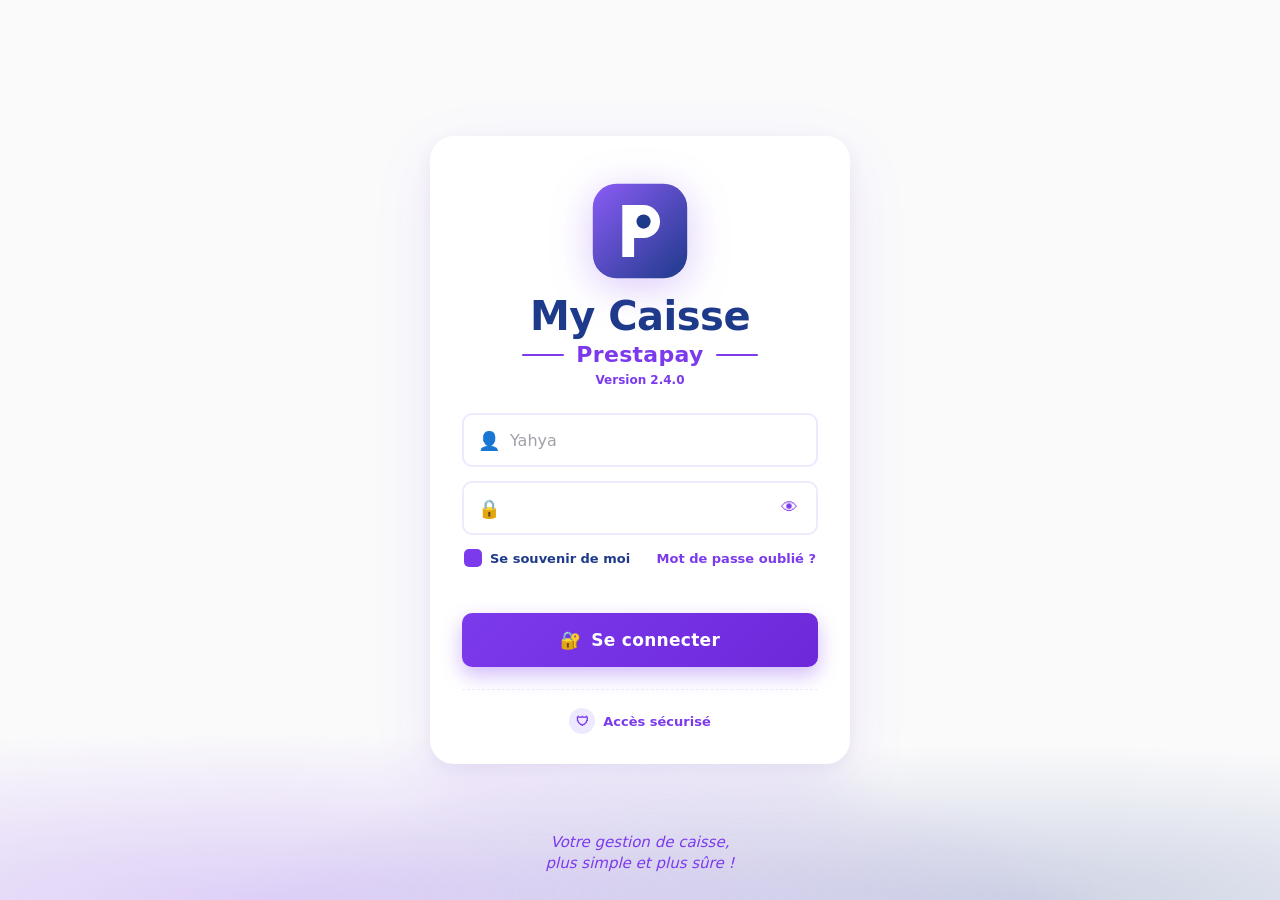
==== commit bf26e309: "Update index.html" ====
--- a/index.html
+++ b/index.html
@@ -22,7 +22,7 @@
             <span class="line"></span>
         </div>
 
-        <p class="login-version">Version 2.1.0</p>
+        <p class="login-version">Version 2.4.0</p>
 
         <form id="loginForm">
             <div class="field">
@@ -59,9 +59,11 @@
     </div>
 
     <div class="wave-bg"></div>
+
     <div class="login-footer">
         <p>Votre gestion de caisse,<br>plus simple et plus sûre !</p>
     </div>
+
     <div class="toast" id="toast"></div>
 
 <script>
@@ -92,11 +94,12 @@
 
 document.getElementById('loginForm').addEventListener('submit', async (e) => {
     e.preventDefault();
+
     const username = document.getElementById('username').value.trim().toUpperCase();
     const password = document.getElementById('password').value;
     const remember = document.getElementById('remember').checked;
-    const errEl    = document.getElementById('loginError');
-    const btn      = document.getElementById('loginBtn');
+    const errEl = document.getElementById('loginError');
+    const btn = document.getElementById('loginBtn');
 
     errEl.textContent = '';
 
@@ -114,20 +117,20 @@
         if (CONFIG.LOCAL_MODE) {
             const u = CONFIG.LOCAL_USERS[username];
             if (u && u.password === password) {
-                user = { username: username, role: u.role, permissions: u.permissions };
+                user = { username, role: u.role, permissions: u.permissions };
             }
         } else {
-            const res = await fetch(CONFIG.API_URL, {
-                method: 'POST',
-                headers: { 'Content-Type': 'text/plain;charset=utf-8' },
-                body: JSON.stringify({ action: 'login', username, password })
+            const params = new URLSearchParams({ action: 'login', username, password });
+            const res = await fetch(CONFIG.API_URL + '?' + params.toString(), {
+                method: 'GET',
+                redirect: 'follow'
             });
             const data = await res.json();
             if (data.success) {
                 user = data.user;
                 sessionStorage.setItem('mycaisse_token', data.token);
             } else {
-                errEl.textContent = data.error || 'Échec de connexion';
+                errEl.textContent = data.error || 'Erreur';
                 passEl.value = '';
                 passEl.focus();
                 return;
@@ -135,35 +138,31 @@
         }
 
         if (!user) {
-            errEl.textContent = 'Nom d\'utilisateur ou mot de passe incorrect.';
+            errEl.textContent = 'Identifiants incorrects.';
             passEl.value = '';
             passEl.focus();
             return;
         }
 
-        if (CONFIG.LOCAL_MODE) {
-            sessionStorage.setItem('mycaisse_token', 'local_token_' + Date.now());
-        }
-
         const session = {
-            username:    user.username,
-            role:        user.role,
+            username: user.username,
+            role: user.role,
             permissions: user.permissions,
-            loginAt:     Date.now(),
-            remember:    remember,
-            expires:     remember ? Date.now() + 30 * 24 * 3600 * 1000 : 0
+            loginAt: Date.now(),
+            remember,
+            expires: remember ? Date.now() + 30 * 24 * 3600 * 1000 : 0
         };
         localStorage.setItem(CONFIG.SESSION_KEY, JSON.stringify(session));
 
         if (remember) localStorage.setItem('mycaisse_remember_user', username);
         else localStorage.removeItem('mycaisse_remember_user');
 
-        toast('Connexion réussie — Redirection...', 'success');
+        toast('Connexion réussie', 'success');
         setTimeout(() => window.location.href = 'app.html', 600);
 
     } catch (err) {
         console.error(err);
-        errEl.textContent = 'Erreur de connexion. Veuillez réessayer.';
+        errEl.textContent = 'Erreur de connexion.';
     } finally {
         btn.disabled = false;
         btn.innerHTML = '<span>🔐</span> Se connecter';
@@ -181,7 +180,7 @@
 
 document.getElementById('forgotLink').onclick = (e) => {
     e.preventDefault();
-    toast('Contactez l\'administrateur pour réinitialiser votre mot de passe.', 'warn');
+    toast('Contactez l\'administrateur.', 'warn');
 };
 </script>
 </body>
--- a/style.css
+++ b/style.css
@@ -1,5 +1,6 @@
 /* =========================================================
-   MY CAISSE PRESTAPAY — Styles
+   MY CAISSE PRESTAPAY — Styles v2.4
+   Features: FRAIS + MISSIONS + SETTINGS
    ========================================================= */
 :root{
     --violet:        #7C3AED;
@@ -30,7 +31,9 @@
 a { color: var(--violet); text-decoration: none; }
 a:hover { color: var(--violet-dark); }
 
-/* LOGIN */
+/* =========================================================
+   LOGIN
+   ========================================================= */
 .login-body {
     min-height: 100vh; display: flex; align-items: center; justify-content: center;
     background: #FAFAFB; position: relative; overflow: hidden; padding: 24px;
@@ -151,7 +154,9 @@
     font-weight: 500; line-height: 1.4;
 }
 
-/* DASHBOARD */
+/* =========================================================
+   DASHBOARD
+   ========================================================= */
 .app-header {
     background: linear-gradient(135deg, var(--blue-dark), var(--blue-darker));
     color: #fff; padding: 16px 26px; display: flex; align-items: center;
@@ -178,10 +183,12 @@
     font-family: var(--font); font-size: 13px; transition: background .2s;
 }
 .btn-ghost:hover { background: rgba(255,255,255,.22); }
+
+/* Bannière statistiques */
 .stats-banner {
     background: linear-gradient(90deg, var(--violet), var(--violet-dark));
     color: #fff; display: grid;
-    grid-template-columns: repeat(auto-fit, minmax(180px, 1fr));
+    grid-template-columns: repeat(auto-fit, minmax(150px, 1fr));
     gap: 1px; padding: 22px 26px; box-shadow: var(--shadow);
 }
 .stat { padding: 8px 18px; border-right: 1px solid rgba(255,255,255,.15); }
@@ -190,18 +197,23 @@
     font-size: 11px; font-weight: 700; text-transform: uppercase;
     letter-spacing: .8px; opacity: .9; margin-bottom: 6px;
 }
-.stat .value { font-size: 22px; font-weight: 800; }
+.stat .value { font-size: 20px; font-weight: 800; }
 .stat.recette .value { color: #A7F3D0; }
 .stat.depense .value { color: #FECACA; }
+.stat.frais   .value { color: #FDE68A; }
 .stat.final {
     background: rgba(15,23,42,.25); border-radius: 12px;
     border: none; margin: -4px 0;
 }
+
+/* Container */
 .app-container {
     max-width: 1500px; margin: 0 auto; padding: 20px;
     display: grid; grid-template-columns: 380px 1fr; gap: 20px;
 }
 @media (max-width: 980px) { .app-container { grid-template-columns: 1fr; } }
+
+/* Card */
 .card {
     background: #fff; border-radius: var(--radius);
     box-shadow: var(--shadow); border: 1px solid var(--violet-light);
@@ -245,6 +257,8 @@
     background: linear-gradient(135deg, var(--violet), var(--violet-dark));
     color: #fff; box-shadow: 0 4px 12px rgba(124,58,237,.3);
 }
+
+/* Boutons */
 .btn {
     display: inline-flex; align-items: center; justify-content: center;
     gap: 6px; padding: 10px 16px; border: none;
@@ -261,6 +275,8 @@
 .btn-danger { background: linear-gradient(135deg, #EF4444, var(--danger)); color: #fff; }
 .btn-gray   { background: var(--gray-light); color: var(--text); }
 .btn-block  { width: 100%; }
+
+/* Table */
 .table-wrap {
     background: #fff; border-radius: var(--radius);
     box-shadow: var(--shadow); overflow: hidden;
@@ -285,19 +301,26 @@
 table.data tbody td { padding: 10px; }
 table.data tbody tr.recette td:first-child { border-left: 4px solid var(--success); }
 table.data tbody tr.depense td:first-child { border-left: 4px solid var(--danger); }
+
+/* Montants colorés */
 .amt-recette { color: var(--success); font-weight: 700; }
 .amt-depense { color: var(--danger);  font-weight: 700; }
+.amt-frais   { color: var(--warning); font-weight: 700; }
 .amt-solde   { color: var(--blue-dark); font-weight: 800; }
+
 .scroll-area { max-height: 62vh; overflow-y: auto; }
+
+/* Tabs */
 .tabs {
     display: flex; gap: 4px; background: var(--violet-light);
     padding: 5px; border-radius: var(--radius-sm); margin-bottom: 16px;
+    overflow-x: auto;
 }
 .tab {
     flex: 1; padding: 10px; border: none; background: transparent;
     border-radius: 8px; cursor: pointer; font-weight: 700;
     font-size: 13px; color: var(--violet-dark); font-family: var(--font);
-    transition: all .2s;
+    transition: all .2s; white-space: nowrap;
 }
 .tab.active {
     background: #fff; color: var(--violet);
@@ -305,6 +328,73 @@
 }
 .tab-panel { display: none; }
 .tab-panel.active { display: block; animation: fadeUp .3s ease; }
+
+/* =========================================================
+   MISSIONS TAB
+   ========================================================= */
+.missions-stats {
+    display: grid;
+    grid-template-columns: repeat(4, 1fr);
+    gap: 1px;
+    background: var(--violet-light);
+    border-bottom: 1px solid var(--violet-light);
+}
+.mission-stat {
+    background: #fff;
+    padding: 14px 18px;
+    text-align: center;
+}
+.mission-stat .label {
+    font-size: 10px;
+    font-weight: 700;
+    color: var(--violet-dark);
+    text-transform: uppercase;
+    letter-spacing: .5px;
+    margin-bottom: 4px;
+}
+.mission-stat .value {
+    font-size: 18px;
+    font-weight: 800;
+    color: var(--blue-dark);
+}
+.mission-stat.recette .value { color: var(--success); }
+.mission-stat.depense .value { color: var(--danger); }
+.mission-stat.solde {
+    background: linear-gradient(135deg, var(--violet), var(--violet-dark));
+}
+.mission-stat.solde .label { color: #E9D5FF; }
+.mission-stat.solde .value { color: #fff; }
+
+.badge-mission {
+    display: inline-block;
+    padding: 2px 8px;
+    border-radius: 4px;
+    font-size: 10px;
+    font-weight: 700;
+    background: linear-gradient(135deg, #F59E0B, #D97706);
+    color: #fff;
+    text-transform: uppercase;
+    letter-spacing: .3px;
+}
+.mission-name {
+    font-weight: 700;
+    color: var(--violet-dark);
+    font-size: 13px;
+}
+.mission-desc {
+    font-size: 11px;
+    color: var(--gray);
+    margin-top: 2px;
+    font-style: italic;
+}
+
+@media (max-width: 780px) {
+    .missions-stats { grid-template-columns: 1fr 1fr; }
+}
+
+/* =========================================================
+   MODAL
+   ========================================================= */
 .modal-overlay {
     position: fixed; inset: 0; background: rgba(15,23,42,.55);
     backdrop-filter: blur(4px); z-index: 1000; display: none;
@@ -330,6 +420,8 @@
     background: transparent; border: none; font-size: 22px;
     cursor: pointer; color: var(--gray);
 }
+
+/* Badge */
 .badge {
     display: inline-block; padding: 3px 10px; border-radius: 20px;
     font-size: 11px; font-weight: 700; text-transform: uppercase;
@@ -338,6 +430,8 @@
 .badge-user  { background: #DBEAFE; color: var(--blue-dark); }
 .badge-active   { background: #DCFCE7; color: var(--success); }
 .badge-inactive { background: #F3F4F6; color: var(--gray); }
+
+/* Upload */
 .upload-zone {
     border: 2px dashed var(--violet); border-radius: var(--radius-sm);
     padding: 22px; text-align: center; cursor: pointer;
@@ -345,6 +439,8 @@
 }
 .upload-zone:hover { background: var(--violet-light); }
 .upload-zone input { display: none; }
+
+/* Toast */
 .toast {
     position: fixed; bottom: 24px; right: 24px;
     background: var(--blue-dark); color: #fff;
@@ -357,9 +453,32 @@
 .toast.success { background: linear-gradient(135deg, #10B981, var(--success)); }
 .toast.error   { background: linear-gradient(135deg, #EF4444, var(--danger)); }
 .toast.warn    { background: linear-gradient(135deg, #F59E0B, var(--warning)); }
+
+/* =========================================================
+   TAB SETTINGS
+   ========================================================= */
+#tabSettings .card {
+    border: 2px solid var(--violet);
+}
+#tabSettings input[type="number"] {
+    font-size: 18px;
+    font-weight: 700;
+    text-align: right;
+    color: var(--violet-dark);
+}
+#tabSettings .btn-warning,
+#tabSettings .btn-danger {
+    min-width: 180px;
+}
+
+/* Responsive */
 @media (max-width: 600px) {
     .login-card { padding: 26px 22px; border-radius: 18px; }
     .login-title { font-size: 32px; }
     .login-subtitle .text { font-size: 18px; }
     .login-logo img { width: 90px; height: 90px; }
-}
+    .stats-banner { grid-template-columns: 1fr 1fr; padding: 16px; }
+    .stat { border-right: none; border-bottom: 1px solid rgba(255,255,255,.15); padding: 10px; }
+    .tabs { flex-direction: column; }
+    .tab { text-align: left; }
+}
